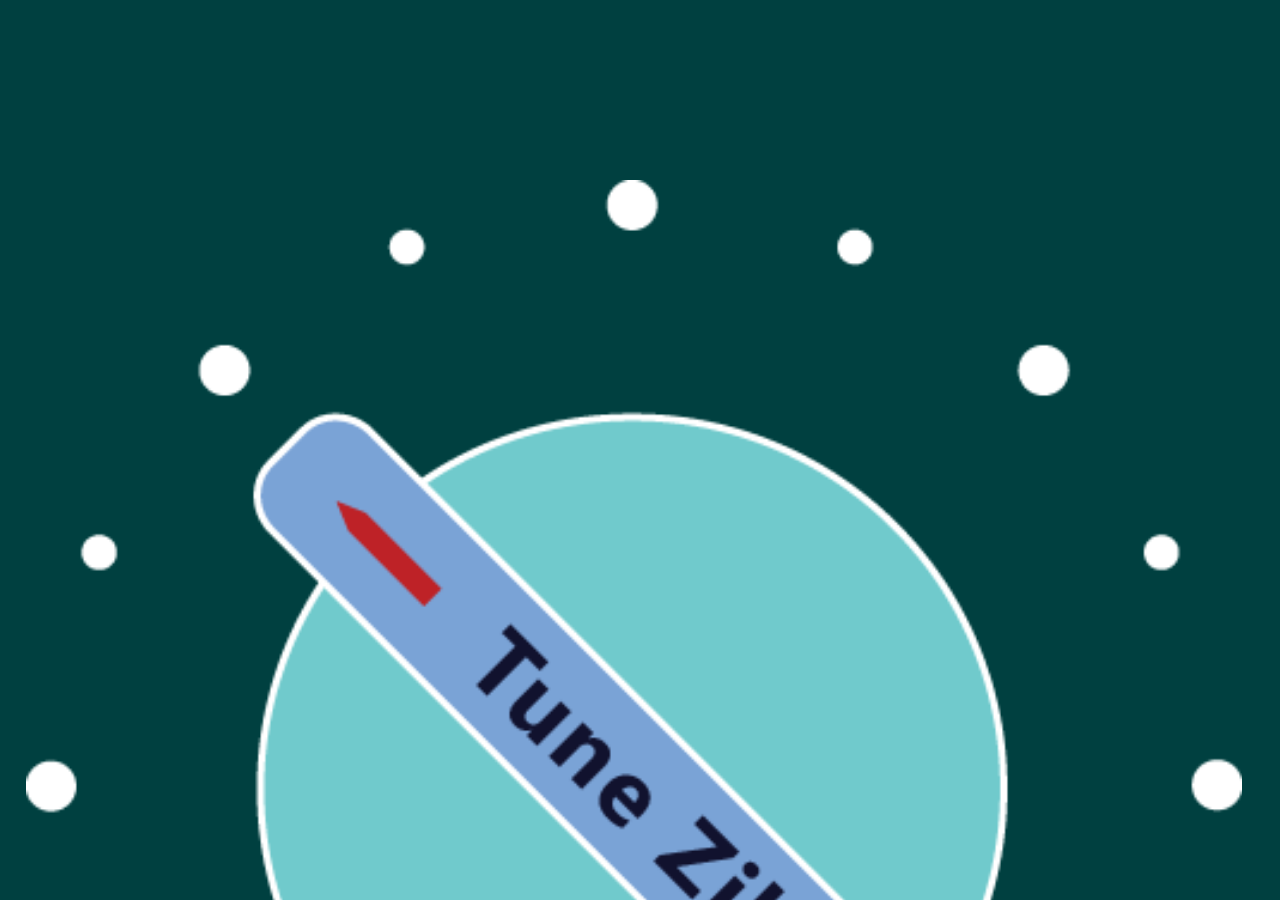
==== Advance-Native/APP/index.html @ acaef59a "OFFICIAL TUNE ZIKI LAUNCH" ====
<!DOCTYPE html>

<html lang="en">

<head>
    
    <meta charset="UTF-8">
    
    <meta name="viewport" content="width=device-width, initial-scale=1.0">
    
    <title></title>
    
    <link id="AppLogo" rel="shortcut icon" href="" type="image/x-icon">

</head>

<body>
    
    <div></div>

</body>

<script src="./main.js"></script>

</html>
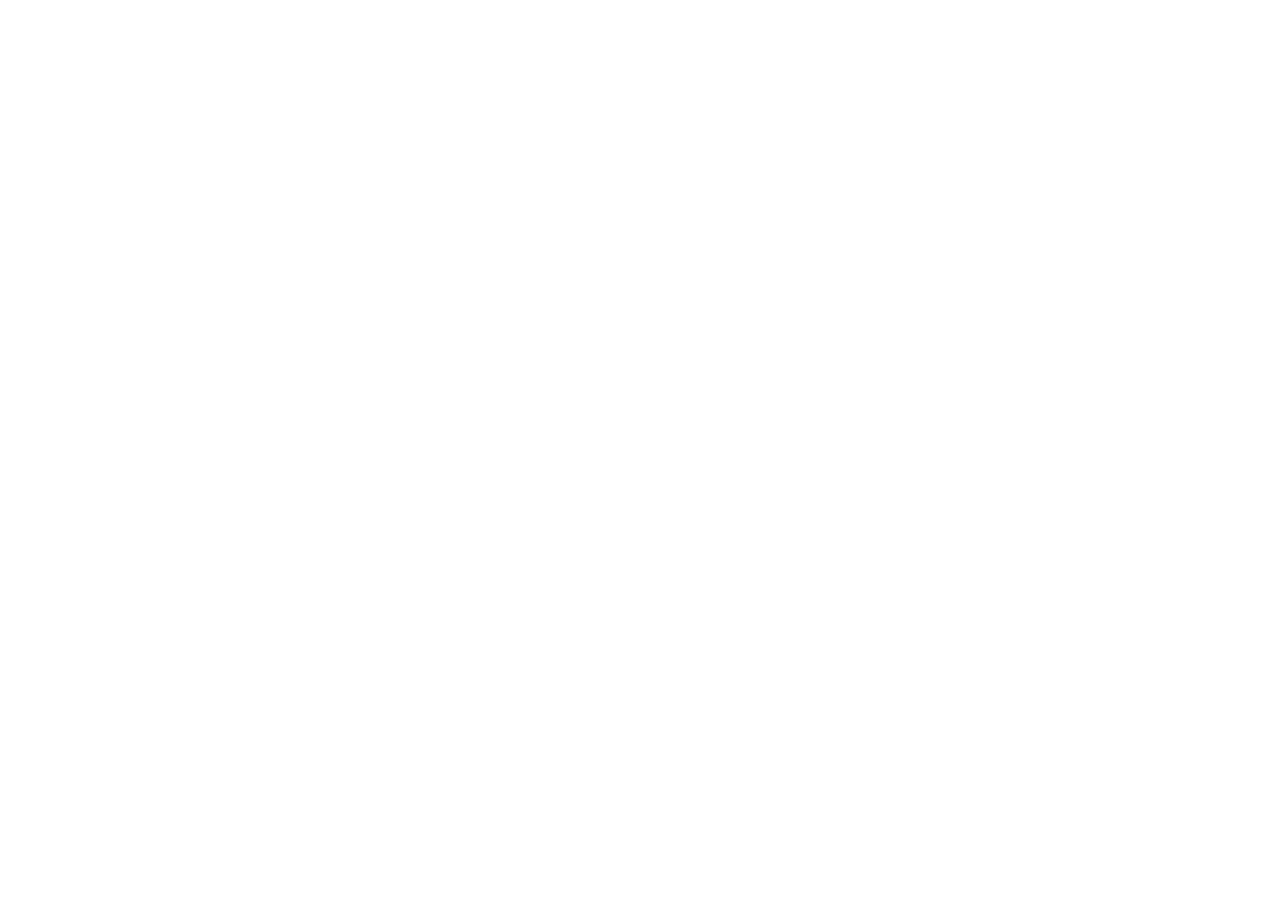
==== commit a417c2f7: "TUNE ZIKI FIRST LAUNCH" ====
--- a/Advance-Native/APP/index.html
+++ b/Advance-Native/APP/index.html
@@ -12,6 +12,8 @@
     
     <link id="AppLogo" rel="shortcut icon" href="" type="image/x-icon">
 
+    <link rel="stylesheet" href="style.css">
+
 </head>
 
 <body>
@@ -22,4 +24,5 @@
 
 <script src="./main.js"></script>
 
-</html>+</html>
+
--- a/Advance-Native/APP/style.css
+++ b/Advance-Native/APP/style.css
@@ -0,0 +1,31 @@
+@import url('../CONNECTION/Connection.css');
+
+*{
+    padding: 0;
+    margin: 0;
+    font-size: 16px;
+    transition: 1s;
+    scroll-behavior: smooth;
+    text-decoration: none;
+    list-style: none;
+    font-family: sans-serif;
+    color: white;
+}
+
+body{
+    position: fixed;
+    width: 100%;
+    height: 100%;
+    background: transparent;
+    overflow: hidden;
+    display: block;
+}
+
+div{
+    position: fixed;
+    width: 100%;
+    height: 100%;
+    background: transparent;
+    overflow: hidden;
+    display: block;
+}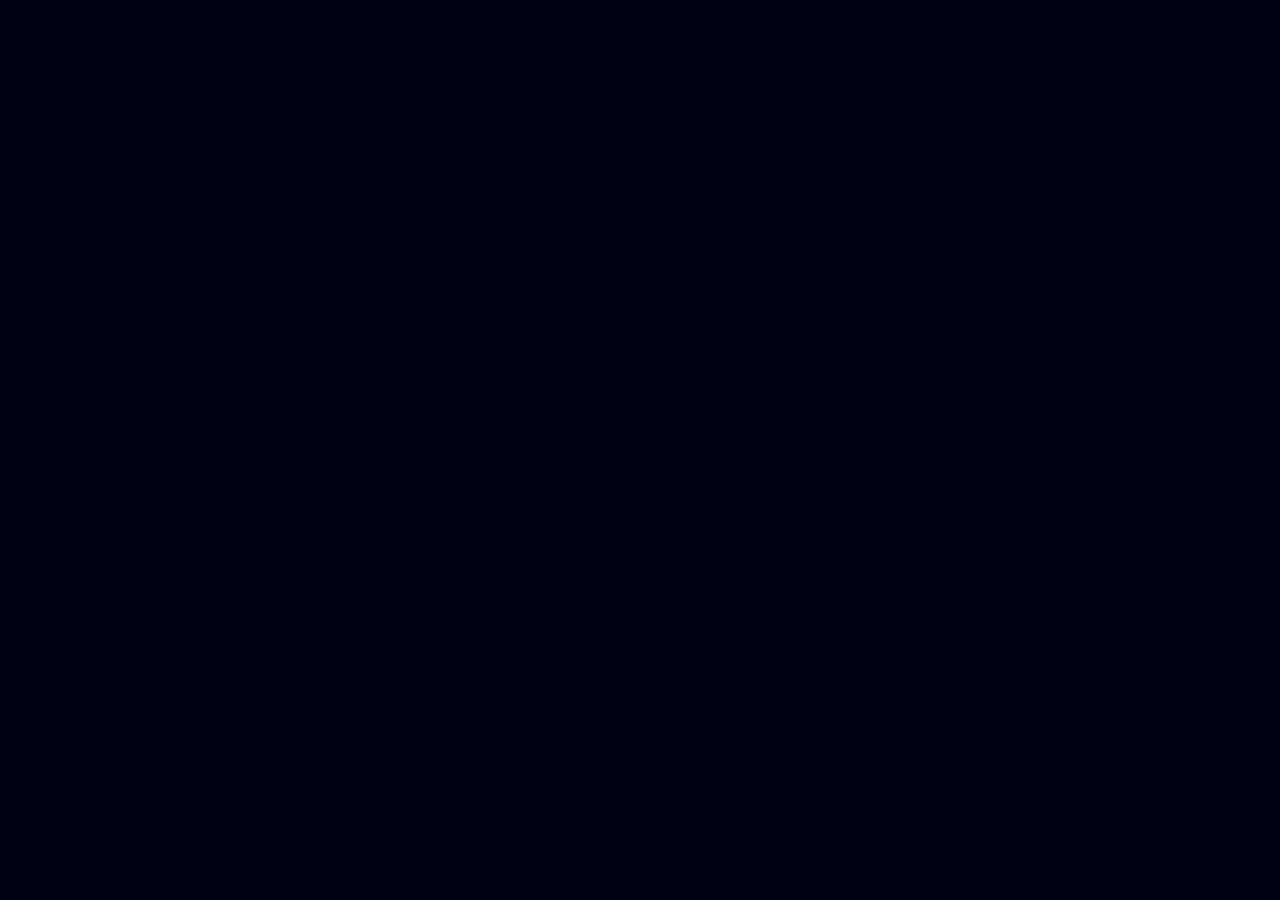
==== commit c986ee56: "ANDROID USER ACCOUNT PAGE WORKED ON" ====
--- a/Advance-Native/APP/index.html
+++ b/Advance-Native/APP/index.html
@@ -25,4 +25,3 @@
 <script src="./main.js"></script>
 
 </html>
-
--- a/Advance-Native/APP/style.css
+++ b/Advance-Native/APP/style.css
@@ -16,7 +16,7 @@
     position: fixed;
     width: 100%;
     height: 100%;
-    background: transparent;
+    background: #010114;
     overflow: hidden;
     display: block;
 }
